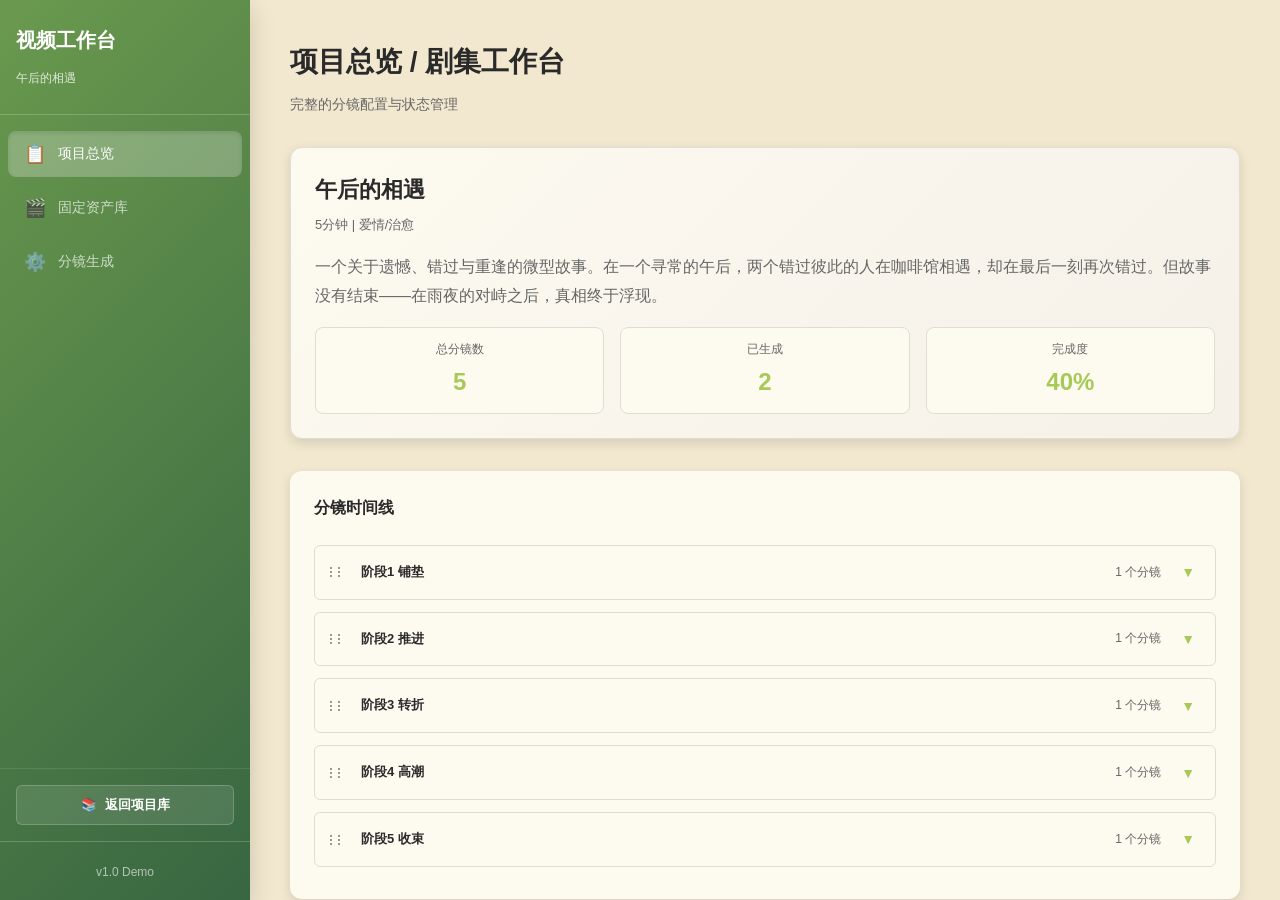
==== index.html @ 42589d7a "first commit" ====
<!DOCTYPE html>
<html lang="zh-CN">
<head>
    <meta charset="UTF-8">
    <meta name="viewport" content="width=device-width, initial-scale=1.0">
    <title>AI 视频生成控制工作台</title>
    <link rel="stylesheet" href="styles.css">
</head>
<body>
    <!-- 侧边栏导航 -->
    <aside class="sidebar">
        <div class="sidebar-header">
            <h1>视频工作台</h1>
            <span class="project-title">午后的相遇</span>
        </div>
        <nav class="sidebar-nav">
            <button class="nav-btn active" data-page="overview">
                <span class="nav-icon">📋</span>
                <span>项目总览</span>
            </button>
            <button class="nav-btn" data-page="assets">
                <span class="nav-icon">🎬</span>
                <span>固定资产库</span>
            </button>
            <button class="nav-btn" data-page="control">
                <span class="nav-icon">⚙️</span>
                <span>分镜生成</span>
            </button>
        </nav>
        <div style="padding: 16px; margin-top: auto; border-top: 1px solid rgba(255,255,255,0.1);">
            <button onclick="window.location.href='dashboard.html'" style="width: 100%; padding: 10px 16px; background-color: rgba(255,255,255,0.1); color: white; border: 1px solid rgba(255,255,255,0.2); border-radius: 6px; font-size: 13px; font-weight: 600; cursor: pointer; transition: all 0.3s ease;">
                <span style="margin-right: 8px;">📚</span>返回项目库
            </button>
        </div>
        <div class="sidebar-footer">
            <span class="version">v1.0 Demo</span>
        </div>
    </aside>

    <!-- 主内容区 -->
    <main class="main-content">
        <!-- 页面1：项目总览 -->
        <section id="overview-page" class="page active">
            <div class="page-header">
                <h2>项目总览 / 剧集工作台</h2>
                <p class="subtitle">完整的分镜配置与状态管理</p>
            </div>

            <div class="overview-container">
                <!-- 剧集信息卡 -->
                <div class="episode-info-card">
                    <div class="episode-header">
                        <h3 id="episodeTitle">午后的相遇</h3>
                        <span class="episode-meta">5分钟 | 爱情/治愈</span>
                    </div>
                    <p id="episodeSummary" class="episode-summary"></p>
                    <div class="episode-stats">
                        <div class="stat">
                            <span class="stat-label">总分镜数</span>
                            <span class="stat-value" id="totalShots">5</span>
                        </div>
                        <div class="stat">
                            <span class="stat-label">已生成</span>
                            <span class="stat-value" id="completedShots">5</span>
                        </div>
                        <div class="stat">
                            <span class="stat-label">完成度</span>
                            <span class="stat-value" id="completionRate">100%</span>
                        </div>
                    </div>
                </div>

                <!-- 分镜时间线 -->
                <div class="timeline-section">
                    <h3>分镜时间线</h3>
                    <div class="timeline" id="overviewTimeline"></div>
                </div>
            </div>
        </section>

        <!-- 页面2：固定资产库 -->
        <section id="assets-page" class="page">
            <div class="page-header">
                <h2>固定资产库</h2>
                <p class="subtitle">角色、场景、道具、风格的统一管理</p>
            </div>

            <div class="assets-container">
                <!-- 资产分类标签页 -->
                <div class="assets-tabs">
                    <button class="asset-tab active" data-asset-type="characters">👤 角色</button>
                    <button class="asset-tab" data-asset-type="scenes">🏞️ 场景</button>
                    <button class="asset-tab" data-asset-type="props">🎁 道具</button>
                    <button class="asset-tab" data-asset-type="styles">🎨 风格</button>
                </div>

                <!-- 资产卡片容器 -->
                <div class="assets-grid-wrapper">
                    <div id="assetsGrid" class="assets-grid"></div>
                </div>

                <!-- 锁定等级选择 -->
                <div class="lock-level-panel">
                    <h4>锁定等级设置</h4>
                    <div class="lock-options">
                        <label class="lock-option">
                            <input type="radio" name="lockLevel" value="strong" checked>
                            <span class="lock-label">🔒 强锁定</span>
                            <span class="lock-desc">完全保持不变</span>
                        </label>
                        <label class="lock-option">
                            <input type="radio" name="lockLevel" value="medium">
                            <span class="lock-label">📌 优先保持</span>
                            <span class="lock-desc">尽量保持一致</span>
                        </label>
                        <label class="lock-option">
                            <input type="radio" name="lockLevel" value="loose">
                            <span class="lock-label">🔓 可变化</span>
                            <span class="lock-desc">允许调整优化</span>
                        </label>
                    </div>
                </div>
            </div>
        </section>

        <!-- 页面3：分镜结构化控制 -->
        <section id="control-page" class="page">
            <div class="page-header">
                <h2>分镜生成</h2>
                <p class="subtitle">核心编辑界面</p>
            </div>

            <div class="control-layout">
                <!-- 左侧：分镜列表 -->
                <div class="control-left">
                    <h3>分镜列表</h3>
                    <div id="controlShotList" class="shot-list"></div>
                </div>

                <!-- 中间：配置表单 -->
                <div class="control-middle">
                    <div class="form-header">
                        <h3>分镜配置</h3>
                        <button id="editModeToggle" class="btn-edit-toggle">✏️ 编辑</button>
                    </div>
                    <div id="configForm" class="config-form">
                        <!-- 动态加载表单内容 -->
                    </div>
                </div>

                <!-- 右侧：预览区 -->
                <div class="control-right">
                    <div class="preview-section">
                        <h3>生成预览</h3>
                        <div id="previewArea" class="preview-area">
                            <div class="preview-placeholder">选择分镜查看预览</div>
                        </div>
                        <button id="generateBtn" class="btn-generate" style="display:none;">
                            🚀 生成分镜
                        </button>
                    </div>

                    <!-- 版本历史 -->
                    <div class="history-section">
                        <h3>版本历史</h3>
                        <div id="versionHistory" class="version-history">
                            <p class="placeholder-text">暂无版本</p>
                        </div>
                        <button id="regenBtn" class="btn-regen" style="display:none;">
                            🔄 局部重生成
                        </button>
                    </div>
                </div>
            </div>
        </section>
    </main>

    <!-- 模态框：一致性提醒 -->
    <div id="consistencyModal" class="modal" style="display:none;">
        <div class="modal-content">
            <h3>⚠️ 连续性检查</h3>
            <p id="consistencyMessage"></p>
            <div class="modal-actions">
                <button id="continueBtn" class="btn btn-primary">继续</button>
                <button id="cancelBtn" class="btn btn-secondary">取消</button>
            </div>
        </div>
    </div>

    <!-- 模态框：生成加载 -->
    <div id="loadingModal" class="modal" style="display:none;">
        <div class="modal-content loading-modal">
            <div class="spinner"></div>
            <p>AI 正在生成分镜...</p>
            <span class="loading-subtitle">这通常需要 30-60 秒</span>
        </div>
    </div>

    <script src="app.js"></script>
</body>
</html>
---- styles.css ----
/* 全局样式 */
* {
    margin: 0;
    padding: 0;
    box-sizing: border-box;
}

:root {
    --primary-color: #A7C957;
    --primary-light: #B8D968;
    --primary-dark: #6A994E;
    --secondary-color: #386641;
    --accent-color: #A7C957;
    --bg-primary: #F2E8CF;
    --bg-secondary: #fdfaf0;
    --text-primary: #2a2a2a;
    --text-secondary: #666666;
    --border-color: #e0ddd5;
    --success-color: #A7C957;
    --warning-color: #BC4749;
    --shadow-sm: 0 2px 4px rgba(0,0,0,0.08);
    --shadow-md: 0 4px 12px rgba(0,0,0,0.12);
    --shadow-lg: 0 8px 24px rgba(0,0,0,0.16);
    --transition: all 0.3s cubic-bezier(0.4, 0, 0.2, 1);
}

body {
    font-family: -apple-system, BlinkMacSystemFont, 'Segoe UI', 'Roboto', 'Oxygen',
        'Ubuntu', 'Cantarell', 'Fira Sans', 'Droid Sans', 'Helvetica Neue', sans-serif;
    background-color: #F2E8CF;
    color: var(--text-primary);
    line-height: 1.6;
    display: flex;
}

/* 侧边栏 */
.sidebar {
    width: 250px;
    background: linear-gradient(135deg, #6A994E 0%, #386641 100%);
    color: white;
    display: flex;
    flex-direction: column;
    box-shadow: var(--shadow-lg);
    position: fixed;
    height: 100vh;
    left: 0;
    top: 0;
}

.sidebar-header {
    padding: 24px 16px;
    border-bottom: 1px solid rgba(255, 255, 255, 0.2);
}

.sidebar-header h1 {
    font-size: 20px;
    font-weight: 700;
    margin-bottom: 8px;
}

.project-title {
    font-size: 12px;
    opacity: 0.8;
}

.sidebar-nav {
    flex: 1;
    padding: 16px 0;
    display: flex;
    flex-direction: column;
    gap: 8px;
}

.nav-btn {
    display: flex;
    align-items: center;
    gap: 12px;
    padding: 12px 16px;
    background: none;
    border: none;
    color: rgba(255, 255, 255, 0.7);
    cursor: pointer;
    font-size: 14px;
    font-weight: 500;
    transition: var(--transition);
    margin: 0 8px;
    border-radius: 8px;
}

.nav-btn:hover {
    background: rgba(255, 255, 255, 0.15);
    color: white;
}

.nav-btn.active {
    background: rgba(255, 255, 255, 0.25);
    color: white;
    box-shadow: inset 0 2px 4px rgba(0, 0, 0, 0.1);
}

.nav-icon {
    font-size: 18px;
}

.sidebar-footer {
    padding: 16px;
    border-top: 1px solid rgba(255, 255, 255, 0.2);
    text-align: center;
}

.version {
    font-size: 12px;
    opacity: 0.6;
}

/* 主内容区 */
.main-content {
    flex: 1;
    margin-left: 250px;
    overflow-y: auto;
    max-height: 100vh;
}

.page {
    display: none;
    padding: 40px;
    animation: fadeIn 0.3s ease-in;
}

.page.active {
    display: block;
}

@keyframes fadeIn {
    from {
        opacity: 0;
        transform: translateY(10px);
    }
    to {
        opacity: 1;
        transform: translateY(0);
    }
}

.page-header {
    margin-bottom: 32px;
}

.page-header h2 {
    font-size: 28px;
    font-weight: 700;
    margin-bottom: 8px;
}

.subtitle {
    color: var(--text-secondary);
    font-size: 14px;
}

/* ============ 项目总览 ============ */
.overview-container {
    display: flex;
    flex-direction: column;
    gap: 32px;
}

.episode-info-card {
    background: var(--bg-secondary);
    padding: 24px;
    border-radius: 12px;
    box-shadow: var(--shadow-md);
    background: linear-gradient(135deg, #fdfaf0 0%, #f5f0e8 100%);
    border: 1px solid #e0ddd5;
}

.episode-header {
    margin-bottom: 16px;
}

.episode-header h3 {
    font-size: 22px;
    font-weight: 700;
    margin-bottom: 4px;
}

.episode-meta {
    font-size: 13px;
    color: var(--text-secondary);
}

.episode-summary {
    color: var(--text-secondary);
    margin-bottom: 16px;
    line-height: 1.8;
}

.episode-stats {
    display: grid;
    grid-template-columns: repeat(3, 1fr);
    gap: 16px;
}

.stat {
    display: flex;
    flex-direction: column;
    align-items: center;
    padding: 12px;
    background: #fdfaf0;
    border-radius: 8px;
    border: 1px solid #e0ddd5;
    color: var(--text-primary);
}

.stat-label {
    font-size: 12px;
    color: var(--text-secondary);
    margin-bottom: 4px;
}

.stat-value {
    font-size: 24px;
    font-weight: 700;
    color: var(--primary-color);
}

.timeline-section {
    background: var(--bg-secondary);
    padding: 24px;
    border-radius: 12px;
    box-shadow: var(--shadow-md);
}

.timeline-section h3 {
    font-size: 16px;
    font-weight: 700;
    margin-bottom: 16px;
}

.timeline {
    display: flex;
    flex-direction: column;
    gap: 12px;
    padding: 8px 0;
}

.timeline-item {
    display: flex;
    flex-direction: column;
    align-items: center;
    min-width: 120px;
    padding: 12px;
    background: #fdfaf0;
    border-radius: 8px;
    border: 2px solid var(--border-color);
    cursor: pointer;
    transition: var(--transition);
    color: var(--text-primary);
}

.timeline-item:hover {
    border-color: var(--primary-color);
    transform: translateY(-2px);
}

.timeline-number {
    font-size: 18px;
    font-weight: 700;
    color: var(--primary-color);
    margin-bottom: 4px;
}

.timeline-stage {
    font-size: 12px;
    background: var(--accent-color);
    color: var(--text-primary);
    padding: 2px 8px;
    border-radius: 4px;
    margin-bottom: 4px;
}

.timeline-status {
    font-size: 11px;
    color: var(--success-color);
    font-weight: 600;
}

.shots-grid {
    background: var(--bg-secondary);
    padding: 24px;
    border-radius: 12px;
    box-shadow: var(--shadow-md);
}

.shots-grid h3 {
    font-size: 16px;
    font-weight: 700;
    margin-bottom: 16px;
}

.grid-container {
    display: grid;
    grid-template-columns: repeat(auto-fill, minmax(300px, 1fr));
    gap: 16px;
}

.shot-card {
    background: linear-gradient(135deg, #fdfaf0 0%, #f5f0e8 100%);
    padding: 16px;
    border-radius: 8px;
    border: 1px solid var(--border-color);
    cursor: pointer;
    transition: var(--transition);
    color: var(--text-primary);
}

.shot-card:hover {
    transform: translateY(-4px);
    box-shadow: var(--shadow-lg);
    border-color: var(--primary-color);
}

.shot-card-header {
    display: flex;
    justify-content: space-between;
    align-items: flex-start;
    margin-bottom: 8px;
}

.shot-card-title {
    font-weight: 700;
    font-size: 14px;
}

.shot-card-stage {
    font-size: 11px;
    padding: 3px 8px;
    background: var(--accent-color);
    border-radius: 3px;
    color: var(--text-primary);
}

.shot-card-desc {
    font-size: 12px;
    color: var(--text-secondary);
    margin-bottom: 12px;
    line-height: 1.5;
}

.shot-card-meta {
    display: flex;
    gap: 8px;
    font-size: 11px;
    color: var(--text-secondary);
}

/* ============ 资产库 ============ */
.assets-container {
    background: var(--bg-secondary);
    padding: 24px;
    border-radius: 12px;
    box-shadow: var(--shadow-md);
}

.assets-tabs {
    display: flex;
    gap: 8px;
    margin-bottom: 24px;
    border-bottom: 2px solid var(--border-color);
}

.asset-tab {
    padding: 12px 16px;
    background: none;
    border: none;
    font-size: 14px;
    font-weight: 600;
    color: var(--text-secondary);
    cursor: pointer;
    position: relative;
    transition: var(--transition);
}

.asset-tab:hover {
    color: var(--text-primary);
}

.asset-tab.active {
    color: var(--primary-color);
    font-weight: 700;
}

.asset-tab.active::after {
    content: '';
    position: absolute;
    bottom: -2px;
    left: 0;
    right: 0;
    height: 3px;
    background: var(--primary-color);
}

.assets-grid-wrapper {
    margin-bottom: 32px;
}

.assets-grid {
    display: grid;
    grid-template-columns: repeat(auto-fill, minmax(200px, 1fr));
    gap: 16px;
}

.asset-card {
    background: linear-gradient(135deg, #fdfaf0 0%, #f5f0e8 100%);
    border: 2px solid var(--border-color);
    border-radius: 8px;
    overflow: hidden;
    transition: var(--transition);
    cursor: pointer;
}

.asset-card:hover {
    border-color: var(--primary-color);
    transform: translateY(-4px);
    box-shadow: var(--shadow-lg);
}

.asset-thumbnail {
    width: 100%;
    height: 140px;
    background: linear-gradient(135deg, #386641 0%, #6A994E 100%);
    display: flex;
    align-items: center;
    justify-content: center;
    font-size: 48px;
    color: white;
}

.asset-info {
    padding: 12px;
}

.asset-name {
    font-weight: 700;
    font-size: 14px;
    margin-bottom: 4px;
}

.asset-desc {
    font-size: 12px;
    color: var(--text-secondary);
    margin-bottom: 8px;
    line-height: 1.4;
}

.asset-action {
    display: flex;
    gap: 6px;
}

.btn-small {
    flex: 1;
    padding: 6px 12px;
    font-size: 12px;
    border: none;
    border-radius: 4px;
    cursor: pointer;
    transition: var(--transition);
}

.btn-add {
    background: var(--primary-color);
    color: #1a1a1a;
}

.btn-add:hover {
    background: var(--primary-dark);
}

/* 锁定等级面板 */
.lock-level-panel {
    background: #fdfaf0;
    padding: 16px;
    border-radius: 8px;
    border: 1px solid #e0ddd5;
}

.lock-level-panel h4 {
    font-size: 14px;
    font-weight: 700;
    margin-bottom: 12px;
    color: var(--text-primary);
}

.lock-options {
    display: flex;
    flex-direction: column;
    gap: 8px;
}

.lock-option {
    display: flex;
    align-items: center;
    padding: 12px;
    background: #ffffff;
    border: 1px solid var(--border-color);
    border-radius: 6px;
    cursor: pointer;
    transition: var(--transition);
    color: var(--text-primary);
}

.lock-option:hover {
    border-color: var(--primary-color);
    background: #f9f9f9;
}

.lock-option input[type="radio"] {
    cursor: pointer;
    margin-right: 12px;
}

.lock-option input[type="radio"]:checked + .lock-label {
    color: var(--primary-color);
    font-weight: 700;
}

.lock-label {
    font-weight: 600;
    margin-right: auto;
}

.lock-desc {
    font-size: 12px;
    color: var(--text-secondary);
}

/* ============ 分镜控制 ============ */
.control-layout {
    display: grid;
    grid-template-columns: 240px 1fr 360px;
    gap: 24px;
}

.control-left,
.control-middle,
.control-right {
    background: var(--bg-secondary);
    border-radius: 12px;
    box-shadow: var(--shadow-md);
    padding: 20px;
}

.control-left h3,
.control-middle h3,
.control-right h3,
.preview-section h3,
.history-section h3 {
    font-size: 14px;
    font-weight: 700;
    margin-bottom: 12px;
    color: var(--text-primary);
}

.shot-list {
    display: flex;
    flex-direction: column;
    gap: 8px;
}

.shot-list-item {
    padding: 10px 12px;
    background: #ffffff;
    border: 2px solid var(--border-color);
    border-radius: 6px;
    cursor: pointer;
    transition: var(--transition);
    font-size: 13px;
    font-weight: 500;
    color: var(--text-primary);
}

.shot-list-item:hover {
    border-color: var(--primary-color);
}

.shot-list-item.active {
    background: linear-gradient(135deg, #f0f4e8 0%, #e8f0e0 100%);
    border-color: #A7C957;
    color: #6A994E;
    font-weight: 700;
}

/* 配置表单 */
.config-form {
    display: flex;
    flex-direction: column;
    gap: 20px;
    background: #ffffff;
    border: 1px solid var(--border-color);
    border-radius: 8px;
    padding: 16px;
    min-height: 300px;
}

.form-header {
    display: flex;
    justify-content: space-between;
    align-items: center;
    margin-bottom: 20px;
}

.form-header h3 {
    font-size: 14px;
    font-weight: 700;
    color: var(--text-primary);
}

.btn-edit-toggle {
    padding: 8px 12px;
    background: #A7C957;
    color: #1a1a1a;
    border: none;
    border-radius: 6px;
    font-size: 12px;
    font-weight: 600;
    cursor: pointer;
    transition: var(--transition);
}

.btn-edit-toggle:hover {
    background: #B8D968;
    transform: translateY(-1px);
    color: #1a1a1a;
}

.btn-edit-toggle.editing {
    background: #B8D968;
    color: #1a1a1a;
}

.btn-edit-toggle.editing:hover {
    background: #A7C957;
    color: #1a1a1a;
}

.form-group {
    display: flex;
    flex-direction: column;
    gap: 6px;
}

.form-label {
    font-size: 13px;
    font-weight: 700;
    color: var(--text-primary);
}

.form-input,
.form-select,
.form-textarea {
    padding: 10px 12px;
    border: 1px solid var(--border-color);
    border-radius: 6px;
    font-size: 13px;
    font-family: inherit;
    transition: var(--transition);
    background-color: #ffffff;
    color: var(--text-primary);
}

.form-input:focus,
.form-select:focus,
.form-textarea:focus {
    outline: none;
    border-color: var(--primary-color);
    box-shadow: 0 0 0 3px rgba(167, 201, 87, 0.15);
}

.form-input:disabled,
.form-select:disabled,
.form-textarea:disabled {
    background-color: #f5f5f5;
    color: var(--text-secondary);
    cursor: not-allowed;
    border-color: var(--border-color);
}

.form-textarea {
    resize: vertical;
    min-height: 80px;
}

.form-radio-group,
.form-checkbox-group {
    display: flex;
    flex-direction: column;
    gap: 8px;
}

.form-radio-item,
.form-checkbox-item {
    display: flex;
    align-items: center;
    gap: 6px;
    cursor: pointer;
}

.form-radio-item input,
.form-checkbox-item input {
    cursor: pointer;
}

.form-radio-item input:disabled,
.form-checkbox-item input:disabled {
    cursor: not-allowed;
    opacity: 0.6;
}

.form-radio-item input:disabled + span,
.form-checkbox-item input:disabled + span {
    color: var(--text-secondary);
    opacity: 0.6;
}

.slider-group {
    display: flex;
    flex-direction: column;
    gap: 8px;
}

.slider-container {
    display: flex;
    align-items: center;
    gap: 12px;
}

.slider {
    flex: 1;
    cursor: pointer;
}

.slider-value {
    min-width: 30px;
    text-align: right;
    font-weight: 700;
    color: var(--primary-color);
    font-size: 13px;
}

/* 按钮 */
.btn {
    padding: 10px 16px;
    border: none;
    border-radius: 6px;
    font-size: 13px;
    font-weight: 600;
    cursor: pointer;
    transition: var(--transition);
}

.btn-primary {
    background: var(--primary-color);
    color: #1a1a1a;
}

.btn-primary:hover {
    background: var(--primary-dark);
    transform: translateY(-1px);
    box-shadow: var(--shadow-md);
}

.btn-secondary {
    background: #e0ddd5;
    color: var(--text-primary);
}

.btn-secondary:hover {
    background: #d5d0c7;
}

.btn-generate,
.btn-regen {
    width: 100%;
    padding: 12px;
    border: none;
    border-radius: 6px;
    font-size: 13px;
    font-weight: 700;
    cursor: pointer;
    transition: var(--transition);
    margin-top: 12px;
}

.btn-generate {
    background: linear-gradient(135deg, #A7C957 0%, #B8D968 100%);
    color: #1a1a1a;
}

.btn-generate:hover {
    transform: translateY(-2px);
    box-shadow: var(--shadow-lg);
}

.btn-regen {
    background: var(--secondary-color);
    color: white;
}

.btn-regen:hover {
    opacity: 0.9;
}

/* 预览区 */
.preview-section {
    margin-bottom: 20px;
}

.history-section {
    margin-bottom: 0;
}

.preview-area {
    width: 100%;
    height: 300px;
    background: #ffffff;
    border-radius: 8px;
    display: flex;
    align-items: center;
    justify-content: center;
    position: relative;
    overflow: auto;
    border: 1px solid var(--border-color);
    padding: 16px;
}

.preview-placeholder {
    color: var(--text-secondary);
    font-size: 13px;
    text-align: center;
}

.preview-image {
    width: 100%;
    height: 100%;
    object-fit: cover;
}

/* 版本历史 */
.version-history {
    min-height: 300px;
    overflow-y: auto;
    padding: 16px;
    background: #ffffff;
    border-radius: 8px;
    border: 1px solid var(--border-color);
}

.version-item {
    padding: 12px;
    background: #f9f9f9;
    margin-bottom: 12px;
    border-radius: 6px;
    font-size: 12px;
    color: var(--text-primary);
    border: 1px solid var(--border-color);
}

.version-tag {
    font-weight: 700;
    color: var(--primary-color);
    margin-right: 6px;
}

.placeholder-text {
    text-align: center;
    color: var(--text-secondary);
    font-size: 12px;
    padding: 20px 0;
}

/* 模态框 */
.modal {
    position: fixed;
    top: 0;
    left: 0;
    width: 100%;
    height: 100%;
    background: rgba(0, 0, 0, 0.3);
    display: flex;
    align-items: center;
    justify-content: center;
    z-index: 1000;
    animation: fadeIn 0.3s ease-in;
}

.modal-content {
    background: #fdfaf0;
    padding: 32px;
    border-radius: 12px;
    box-shadow: var(--shadow-lg);
    max-width: 400px;
    animation: slideUp 0.3s cubic-bezier(0.4, 0, 0.2, 1);
    color: var(--text-primary);
}

@keyframes slideUp {
    from {
        opacity: 0;
        transform: translateY(20px);
    }
    to {
        opacity: 1;
        transform: translateY(0);
    }
}

.modal-content h3 {
    font-size: 18px;
    font-weight: 700;
    margin-bottom: 12px;
}

.modal-content p {
    color: var(--text-secondary);
    margin-bottom: 20px;
    line-height: 1.6;
}

.modal-actions {
    display: flex;
    gap: 12px;
}

.modal-actions .btn {
    flex: 1;
}

/* 加载模态框 */
.loading-modal {
    display: flex;
    flex-direction: column;
    align-items: center;
    gap: 16px;
}

.spinner {
    width: 40px;
    height: 40px;
    border: 4px solid var(--border-color);
    border-top-color: var(--primary-color);
    border-radius: 50%;
    animation: spin 1s linear infinite;
}

@keyframes spin {
    to {
        transform: rotate(360deg);
    }
}

.loading-subtitle {
    font-size: 12px;
    color: var(--text-secondary);
}

/* 生成结果卡片 */
.generation-result {
    background: linear-gradient(135deg, #f0f4ff 0%, #fff4e6 100%);
    border: 1px solid #667eea30;
    border-radius: 8px;
    padding: 16px;
}

.result-summary {
    font-size: 13px;
    color: var(--text-primary);
    margin-bottom: 12px;
    line-height: 1.6;
}

.result-metadata {
    display: flex;
    flex-direction: column;
    gap: 6px;
    padding-top: 12px;
    border-top: 1px solid #667eea20;
    font-size: 12px;
}

.metadata-item {
    display: flex;
    justify-content: space-between;
    color: var(--text-secondary);
}

.metadata-value {
    font-weight: 600;
    color: var(--text-primary);
}

/* 响应式设计 */
@media (max-width: 1400px) {
    .control-layout {
        grid-template-columns: 200px 1fr 300px;
    }
}

@media (max-width: 1200px) {
    .control-layout {
        grid-template-columns: 1fr;
    }

    .control-left,
    .control-right {
        display: none;
    }

    .sidebar {
        width: 200px;
    }

    .main-content {
        margin-left: 200px;
    }
}

@media (max-width: 768px) {
    .sidebar {
        width: 60px;
    }

    .sidebar-header h1 {
        font-size: 16px;
    }

    .project-title {
        display: none;
    }

    .nav-btn span:last-child {
        display: none;
    }

    .main-content {
        margin-left: 60px;
    }

    .page {
        padding: 20px;
    }

    .grid-container {
        grid-template-columns: repeat(auto-fill, minmax(200px, 1fr));
    }

    .episode-stats {
        grid-template-columns: 1fr;
    }
}
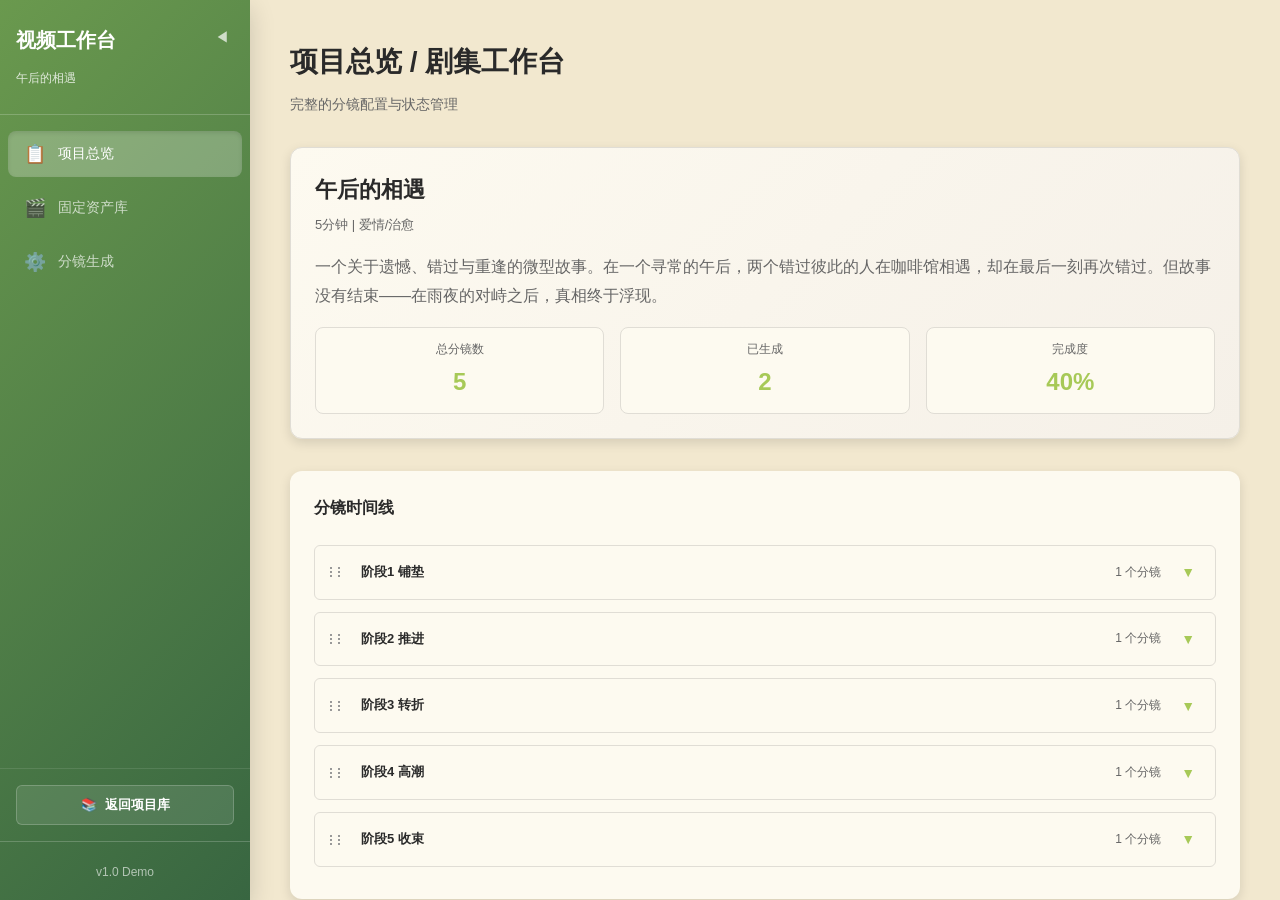
==== commit 001ba3f1: "timeline and dashboard" ====
--- a/index.html
+++ b/index.html
@@ -8,10 +8,17 @@
 </head>
 <body>
     <!-- 侧边栏导航 -->
-    <aside class="sidebar">
+    <aside class="sidebar" id="sidebar">
         <div class="sidebar-header">
-            <h1>视频工作台</h1>
-            <span class="project-title">午后的相遇</span>
+            <div style="display: flex; justify-content: space-between; align-items: flex-start; width: 100%;">
+                <div>
+                    <h1>视频工作台</h1>
+                    <span class="project-title">午后的相遇</span>
+                </div>
+                <button id="sidebarToggle" class="sidebar-toggle" onclick="toggleSidebar()">
+                    <span class="toggle-icon">◀</span>
+                </button>
+            </div>
         </div>
         <nav class="sidebar-nav">
             <button class="nav-btn active" data-page="overview">
@@ -98,26 +105,39 @@
                 <div class="assets-grid-wrapper">
                     <div id="assetsGrid" class="assets-grid"></div>
                 </div>
-
-                <!-- 锁定等级选择 -->
-                <div class="lock-level-panel">
-                    <h4>锁定等级设置</h4>
-                    <div class="lock-options">
-                        <label class="lock-option">
-                            <input type="radio" name="lockLevel" value="strong" checked>
-                            <span class="lock-label">🔒 强锁定</span>
-                            <span class="lock-desc">完全保持不变</span>
-                        </label>
-                        <label class="lock-option">
-                            <input type="radio" name="lockLevel" value="medium">
-                            <span class="lock-label">📌 优先保持</span>
-                            <span class="lock-desc">尽量保持一致</span>
-                        </label>
-                        <label class="lock-option">
-                            <input type="radio" name="lockLevel" value="loose">
-                            <span class="lock-label">🔓 可变化</span>
-                            <span class="lock-desc">允许调整优化</span>
-                        </label>
+            </div>
+
+            <!-- 资产编辑弹窗 -->
+            <div id="assetEditModal" class="modal" style="display: none;">
+                <div class="modal-content asset-edit-modal-content">
+                    <div class="modal-header">
+                        <h3 id="assetEditTitle" class="asset-title-editable asset-title-display" ondblclick="editAssetTitle()">资产名称</h3>
+                        <input type="text" id="assetEditTitleInput" class="asset-title-input asset-title-input-control" onblur="saveAssetTitle()" onkeydown="if(event.key==='Enter') saveAssetTitle()">
+                        <button class="modal-close" onclick="closeAssetEditModal()">&times;</button>
+                    </div>
+
+                    <div class="modal-body">
+                        <!-- 说明 (必需) -->
+                        <div class="form-group">
+                            <label>说明 <span style="color: #A7C957;">*</span></label>
+                            <textarea id="assetEditDescription" class="form-control" rows="3"></textarea>
+                        </div>
+
+                        <!-- 属性列表 -->
+                        <div class="form-group" style="margin-top: 20px; padding-top: 16px; border-top: 1px solid #e0ddd5;">
+                            <div style="display: flex; justify-content: space-between; align-items: center; margin-bottom: 12px;">
+                                <label style="margin: 0; font-weight: 600;">其他属性</label>
+                                <button class="btn-add-attr" onclick="addAttributeField()">+ 添加属性</button>
+                            </div>
+                            <div id="assetExtraAttributes" class="asset-extra-attributes">
+                                <!-- 动态加载额外属性 -->
+                            </div>
+                        </div>
+                    </div>
+
+                    <div class="modal-footer">
+                        <button class="btn btn-secondary" onclick="closeAssetEditModal()">关闭</button>
+                        <button class="btn btn-primary" onclick="saveAssetEdit()">保存</button>
                     </div>
                 </div>
             </div>
--- a/styles.css
+++ b/styles.css
@@ -45,6 +45,12 @@
     height: 100vh;
     left: 0;
     top: 0;
+    z-index: 100;
+    transition: width 0.3s ease;
+}
+
+.sidebar.collapsed {
+    width: 60px;
 }
 
 .sidebar-header {
@@ -106,6 +112,90 @@
     padding: 16px;
     border-top: 1px solid rgba(255, 255, 255, 0.2);
     text-align: center;
+}
+
+.sidebar-toggle {
+    background: none;
+    border: none;
+    color: white;
+    width: 24px;
+    height: 24px;
+    border-radius: 0;
+    cursor: pointer;
+    display: flex;
+    align-items: center;
+    justify-content: center;
+    font-size: 14px;
+    transition: opacity 0.3s ease;
+    flex-shrink: 0;
+    opacity: 0.7;
+    margin-top: 2px;
+}
+
+.sidebar-toggle:hover {
+    background: none;
+    opacity: 1;
+}
+
+.toggle-icon {
+    display: inline-block;
+    transition: transform 0.3s ease;
+}
+
+.sidebar.collapsed {
+    width: 60px;
+}
+
+.sidebar.collapsed .sidebar-header {
+    padding: 8px;
+    display: flex;
+    align-items: center;
+    justify-content: center;
+}
+
+.sidebar.collapsed .sidebar-header > div {
+    width: 100%;
+    display: flex;
+    justify-content: center;
+    align-items: flex-start;
+}
+
+.sidebar.collapsed .sidebar-header > div > div:first-child {
+    display: none;
+}
+
+.sidebar.collapsed .sidebar-nav {
+    padding: 8px 0;
+}
+
+.sidebar.collapsed .nav-btn {
+    padding: 12px;
+    margin: 0 4px;
+    justify-content: center;
+}
+
+.sidebar.collapsed .nav-btn span:last-child {
+    display: none;
+}
+
+.sidebar.collapsed .nav-icon {
+    font-size: 24px;
+}
+
+.sidebar.collapsed .sidebar-footer {
+    padding: 8px;
+    font-size: 10px;
+}
+
+.sidebar.collapsed .sidebar-toggle {
+    position: static;
+    width: 24px;
+    height: 24px;
+    font-size: 14px;
+}
+
+.sidebar.collapsed .toggle-icon {
+    transform: rotate(180deg);
 }
 
 .version {
@@ -119,6 +209,11 @@
     margin-left: 250px;
     overflow-y: auto;
     max-height: 100vh;
+    transition: margin-left 0.3s ease;
+}
+
+.main-content.sidebar-collapsed {
+    margin-left: 60px;
 }
 
 .page {
@@ -405,8 +500,10 @@
 
 .assets-grid {
     display: grid;
-    grid-template-columns: repeat(auto-fill, minmax(200px, 1fr));
-    gap: 16px;
+    grid-template-columns: repeat(auto-fill, minmax(140px, 1fr));
+    gap: 12px;
+    contain: layout;
+    min-height: 200px;
 }
 
 .asset-card {
@@ -426,30 +523,35 @@
 
 .asset-thumbnail {
     width: 100%;
-    height: 140px;
+    height: 100px;
     background: linear-gradient(135deg, #386641 0%, #6A994E 100%);
     display: flex;
     align-items: center;
     justify-content: center;
-    font-size: 48px;
+    font-size: 40px;
     color: white;
 }
 
 .asset-info {
-    padding: 12px;
+    padding: 8px;
 }
 
 .asset-name {
     font-weight: 700;
-    font-size: 14px;
+    font-size: 12px;
+    margin-bottom: 2px;
+}
+
+.asset-desc {
+    font-size: 10px;
+    color: var(--text-secondary);
     margin-bottom: 4px;
-}
-
-.asset-desc {
-    font-size: 12px;
-    color: var(--text-secondary);
-    margin-bottom: 8px;
-    line-height: 1.4;
+    line-height: 1.3;
+    overflow: hidden;
+    text-overflow: ellipsis;
+    display: -webkit-box;
+    -webkit-line-clamp: 2;
+    -webkit-box-orient: vertical;
 }
 
 .asset-action {
@@ -459,8 +561,8 @@
 
 .btn-small {
     flex: 1;
-    padding: 6px 12px;
-    font-size: 12px;
+    padding: 4px 8px;
+    font-size: 11px;
     border: none;
     border-radius: 4px;
     cursor: pointer;
@@ -474,64 +576,6 @@
 
 .btn-add:hover {
     background: var(--primary-dark);
-}
-
-/* 锁定等级面板 */
-.lock-level-panel {
-    background: #fdfaf0;
-    padding: 16px;
-    border-radius: 8px;
-    border: 1px solid #e0ddd5;
-}
-
-.lock-level-panel h4 {
-    font-size: 14px;
-    font-weight: 700;
-    margin-bottom: 12px;
-    color: var(--text-primary);
-}
-
-.lock-options {
-    display: flex;
-    flex-direction: column;
-    gap: 8px;
-}
-
-.lock-option {
-    display: flex;
-    align-items: center;
-    padding: 12px;
-    background: #ffffff;
-    border: 1px solid var(--border-color);
-    border-radius: 6px;
-    cursor: pointer;
-    transition: var(--transition);
-    color: var(--text-primary);
-}
-
-.lock-option:hover {
-    border-color: var(--primary-color);
-    background: #f9f9f9;
-}
-
-.lock-option input[type="radio"] {
-    cursor: pointer;
-    margin-right: 12px;
-}
-
-.lock-option input[type="radio"]:checked + .lock-label {
-    color: var(--primary-color);
-    font-weight: 700;
-}
-
-.lock-label {
-    font-weight: 600;
-    margin-right: auto;
-}
-
-.lock-desc {
-    font-size: 12px;
-    color: var(--text-secondary);
 }
 
 /* ============ 分镜控制 ============ */
@@ -1057,3 +1101,269 @@
         grid-template-columns: 1fr;
     }
 }
+
+/* ============ 资产编辑弹窗 ============ */
+.modal {
+    position: fixed;
+    top: 0;
+    left: 0;
+    right: 0;
+    bottom: 0;
+    background: rgba(0, 0, 0, 0.5);
+    display: flex;
+    align-items: center;
+    justify-content: center;
+    z-index: 1000;
+}
+
+.modal-content {
+    background: white;
+    border-radius: 8px;
+    box-shadow: 0 4px 20px rgba(0, 0, 0, 0.15);
+    max-height: 90vh;
+    overflow-y: auto;
+}
+
+.asset-edit-modal-content {
+    min-width: 500px;
+    max-width: 600px;
+}
+
+.modal-header {
+    display: flex;
+    justify-content: space-between;
+    align-items: center;
+    padding: 20px;
+    border-bottom: 1px solid #e0ddd5;
+}
+
+.modal-header h3 {
+    margin: 0;
+    font-size: 18px;
+    color: #2a2a2a;
+}
+
+.modal-close {
+    background: none;
+    border: none;
+    font-size: 24px;
+    cursor: pointer;
+    color: #999;
+    padding: 0;
+    width: 30px;
+    height: 30px;
+    display: flex;
+    align-items: center;
+    justify-content: center;
+}
+
+.modal-close:hover {
+    color: #2a2a2a;
+}
+
+.modal-body {
+    padding: 20px;
+}
+
+.modal-footer {
+    display: flex;
+    justify-content: flex-end;
+    gap: 10px;
+    padding: 15px 20px;
+    border-top: 1px solid #e0ddd5;
+}
+
+.form-group {
+    margin-bottom: 16px;
+}
+
+.form-group label {
+    display: block;
+    font-weight: 600;
+    font-size: 13px;
+    margin-bottom: 6px;
+    color: #2a2a2a;
+}
+
+.form-control {
+    width: 100%;
+    padding: 8px 10px;
+    border: 1px solid #e0ddd5;
+    border-radius: 4px;
+    font-size: 13px;
+    font-family: inherit;
+    resize: vertical;
+}
+
+.form-control:focus {
+    outline: none;
+    border-color: var(--primary-color);
+    box-shadow: 0 0 0 2px rgba(167, 201, 87, 0.1);
+}
+
+.asset-image-uploader {
+    cursor: pointer;
+}
+
+.image-preview {
+    width: 100%;
+    height: 200px;
+    border: 2px dashed #e0ddd5;
+    border-radius: 6px;
+    display: flex;
+    align-items: center;
+    justify-content: center;
+    background: #f9f7f3;
+    transition: all 0.2s;
+    cursor: pointer;
+}
+
+.image-preview:hover {
+    border-color: var(--primary-color);
+    background: #fdfaf0;
+}
+
+.image-preview img {
+    max-width: 100%;
+    max-height: 100%;
+    border-radius: 4px;
+}
+
+.asset-extra-attributes {
+    margin-top: 0;
+    padding-top: 0;
+    border-top: none;
+}
+
+.asset-extra-attributes .form-group {
+    margin-bottom: 12px;
+}
+
+/* 资产标题编辑 */
+.asset-title-editable {
+    margin: 0;
+    font-size: 18px;
+    color: #2a2a2a;
+    cursor: pointer;
+    padding: 4px 8px;
+    border-radius: 4px;
+    transition: background 0.2s;
+    flex: 1;
+    word-break: break-all;
+}
+
+.asset-title-editable:hover {
+    background: rgba(167, 201, 87, 0.1);
+}
+
+.asset-title-input {
+    font-size: 18px;
+    font-weight: 600;
+    border: 2px solid var(--primary-color);
+    border-radius: 4px;
+    padding: 8px 10px;
+    font-family: inherit;
+    flex: 1;
+}
+
+.asset-title-input:focus {
+    outline: none;
+    box-shadow: 0 0 0 2px rgba(167, 201, 87, 0.2);
+}
+
+/* 资产标题编辑状态管理 - 使用CSS类而不是inline styles */
+.asset-title-display {
+    display: block !important;
+}
+
+.asset-title-display.hidden {
+    display: none !important;
+}
+
+.asset-title-input-control {
+    display: none !important;
+}
+
+.asset-title-input-control.editing {
+    display: block !important;
+}
+
+/* 添加资产卡片样式 */
+.asset-add-card {
+    opacity: 0.7;
+    transition: all 0.3s;
+    cursor: pointer;
+}
+
+.asset-add-card:hover {
+    opacity: 1;
+    transform: scale(1.02);
+    box-shadow: 0 2px 8px rgba(167, 201, 87, 0.3);
+}
+
+.asset-add-thumbnail {
+    font-size: 48px !important;
+    font-weight: bold;
+    color: var(--primary-color);
+    display: flex !important;
+    align-items: center;
+    justify-content: center;
+}
+
+/* 添加属性按钮 */
+.btn-add-attr {
+    background: var(--primary-color);
+    color: #1a1a1a;
+    border: none;
+    padding: 6px 12px;
+    font-size: 12px;
+    border-radius: 4px;
+    cursor: pointer;
+    font-weight: 600;
+    transition: all 0.2s;
+}
+
+.btn-add-attr:hover {
+    background: var(--primary-dark);
+    transform: translateY(-1px);
+}
+
+/* 属性字段删除按钮 */
+.attr-field-remove {
+    background: none;
+    border: none;
+    color: #999;
+    cursor: pointer;
+    font-size: 18px;
+    padding: 0;
+    transition: color 0.2s;
+    margin-left: 8px;
+}
+
+.attr-field-remove:hover {
+    color: #d32f2f;
+}
+
+/* 属性字段容器 */
+.attr-field-wrapper {
+    display: flex;
+    gap: 8px;
+    align-items: flex-start;
+}
+
+.attr-field-wrapper .form-control {
+    flex: 1;
+}
+
+.attr-field-left {
+    display: flex;
+    flex-direction: column;
+    gap: 6px;
+    flex: 1;
+}
+
+.attr-field-left label {
+    font-weight: 600;
+    font-size: 13px;
+    color: #2a2a2a;
+}
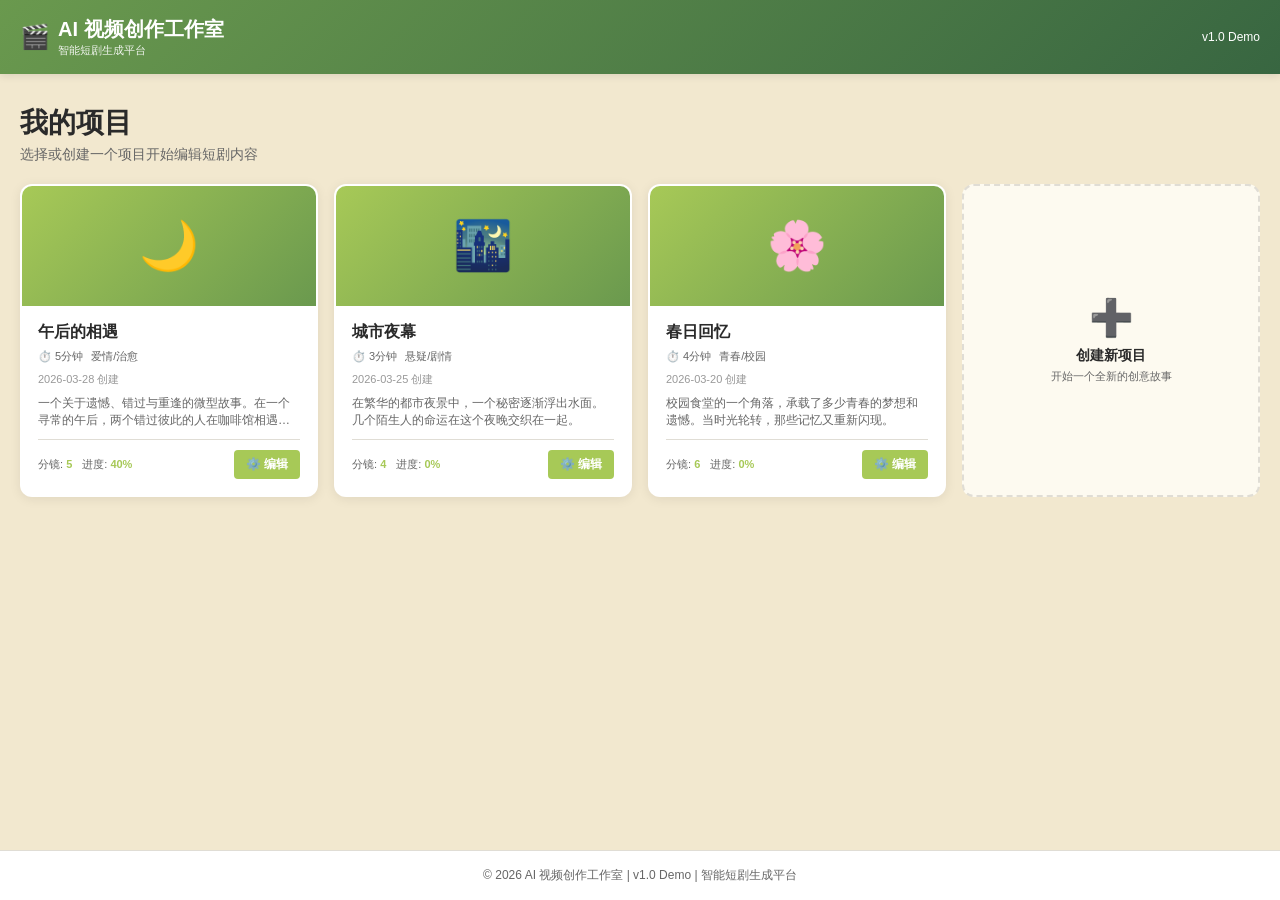
==== commit f83ffd1b: "fix the vid delete" ====
--- a/index.html
+++ b/index.html
@@ -3,219 +3,411 @@
 <head>
     <meta charset="UTF-8">
     <meta name="viewport" content="width=device-width, initial-scale=1.0">
-    <title>AI 视频生成控制工作台</title>
-    <link rel="stylesheet" href="styles.css">
+    <title>AI 视频生成工作室 - 项目仪表板</title>
+    <style>
+        * {
+            margin: 0;
+            padding: 0;
+            box-sizing: border-box;
+        }
+
+        body {
+            background-color: #F2E8CF;
+            font-family: -apple-system, BlinkMacSystemFont, 'Segoe UI', Roboto, 'Helvetica Neue', Arial, sans-serif;
+            display: flex;
+            flex-direction: column;
+            min-height: 100vh;
+        }
+
+        main {
+            flex: 1;
+        }
+
+        /* 顶部导航 */
+        .header {
+            background: linear-gradient(135deg, #6A994E 0%, #386641 100%);
+            color: white;
+            padding: 16px 20px;
+            box-shadow: 0 2px 8px rgba(0, 0, 0, 0.1);
+        }
+
+        .header-content {
+            max-width: 1600px;
+            margin: 0 auto;
+            display: flex;
+            justify-content: space-between;
+            align-items: center;
+        }
+
+        .logo {
+            display: flex;
+            align-items: center;
+            gap: 8px;
+        }
+
+        .logo-text h1 {
+            margin: 0;
+            font-size: 20px;
+            font-weight: 600;
+        }
+
+        .logo-text p {
+            margin: 0;
+            font-size: 11px;
+            opacity: 0.9;
+        }
+
+        /* 仪表板容器 */
+        .dashboard-container {
+            max-width: 1600px;
+            margin: 30px auto;
+            padding: 0 20px;
+        }
+
+        .dashboard-title {
+            font-size: 28px;
+            font-weight: 700;
+            color: #2a2a2a;
+            margin-bottom: 4px;
+        }
+
+        .dashboard-subtitle {
+            font-size: 14px;
+            color: #666666;
+            margin-bottom: 20px;
+        }
+
+        /* 项目网格 */
+        .projects-grid {
+            display: grid;
+            grid-template-columns: repeat(5, 1fr);
+            gap: 16px;
+            margin-bottom: 20px;
+        }
+
+        /* 项目卡片 */
+        .project-card {
+            background: white;
+            border-radius: 12px;
+            overflow: hidden;
+            box-shadow: 0 2px 12px rgba(0, 0, 0, 0.08);
+            transition: all 0.3s ease;
+            cursor: pointer;
+            display: flex;
+            flex-direction: column;
+            border: 2px solid transparent;
+        }
+
+        .project-card:hover {
+            transform: translateY(-4px);
+            box-shadow: 0 8px 24px rgba(0, 0, 0, 0.12);
+            border-color: #A7C957;
+        }
+
+        .project-card-image {
+            width: 100%;
+            height: 120px;
+            background: linear-gradient(135deg, #A7C957 0%, #6A994E 100%);
+            display: flex;
+            align-items: center;
+            justify-content: center;
+            font-size: 48px;
+        }
+
+        .project-card-content {
+            padding: 16px;
+            flex: 1;
+            display: flex;
+            flex-direction: column;
+        }
+
+        .project-card-title {
+            font-size: 16px;
+            font-weight: 600;
+            color: #2a2a2a;
+            margin-bottom: 6px;
+        }
+
+        .project-card-meta {
+            display: flex;
+            gap: 8px;
+            font-size: 11px;
+            color: #666666;
+            margin-bottom: 8px;
+        }
+
+        .project-card-meta span {
+            display: flex;
+            align-items: center;
+            gap: 2px;
+        }
+
+        .project-card-desc {
+            font-size: 12px;
+            color: #666666;
+            line-height: 1.4;
+            margin-bottom: auto;
+            min-height: 30px;
+            display: -webkit-box;
+            -webkit-line-clamp: 2;
+            line-clamp: 2;
+            -webkit-box-orient: vertical;
+            overflow: hidden;
+        }
+
+        .project-card-footer {
+            display: flex;
+            justify-content: space-between;
+            align-items: center;
+            padding-top: 10px;
+            border-top: 1px solid #e0ddd5;
+            margin-top: 10px;
+        }
+
+        .project-stats {
+            display: flex;
+            gap: 10px;
+            font-size: 11px;
+        }
+
+        .stat-item {
+            color: #666666;
+        }
+
+        .stat-value {
+            font-weight: 600;
+            color: #A7C957;
+        }
+
+        .project-btn {
+            background-color: #A7C957;
+            color: white;
+            border: none;
+            padding: 6px 12px;
+            border-radius: 4px;
+            font-size: 12px;
+            font-weight: 600;
+            cursor: pointer;
+            transition: all 0.3s ease;
+            white-space: nowrap;
+        }
+
+        .project-btn:hover {
+            background-color: #95b84e;
+            transform: scale(1.05);
+        }
+
+        .project-btn:active {
+            transform: scale(0.98);
+        }
+
+        /* 新建项目卡片 */
+        .create-project-card {
+            background: #fdfaf0;
+            border: 2px dashed #e0ddd5;
+            border-radius: 12px;
+            padding: 20px 16px;
+            display: flex;
+            flex-direction: column;
+            align-items: center;
+            justify-content: center;
+            cursor: pointer;
+            transition: all 0.3s ease;
+        }
+
+        .create-project-card:hover {
+            border-color: #A7C957;
+            background: #f5f0e8;
+        }
+
+        .create-icon {
+            font-size: 36px;
+            margin-bottom: 8px;
+        }
+
+        .create-text {
+            font-size: 14px;
+            font-weight: 600;
+            color: #2a2a2a;
+            text-align: center;
+        }
+
+        .create-subtext {
+            font-size: 11px;
+            color: #666666;
+            text-align: center;
+            margin-top: 4px;
+        }
+
+        /* 页脚 */
+        .footer {
+            background: white;
+            border-top: 1px solid #e0ddd5;
+            padding: 16px 20px;
+            margin-top: auto;
+            text-align: center;
+            color: #666666;
+            font-size: 12px;
+        }
+
+        /* 响应式 */
+        @media (max-width: 1400px) {
+            .projects-grid {
+                grid-template-columns: repeat(4, 1fr);
+            }
+        }
+
+        @media (max-width: 1024px) {
+            .projects-grid {
+                grid-template-columns: repeat(3, 1fr);
+            }
+        }
+
+        @media (max-width: 768px) {
+            .projects-grid {
+                grid-template-columns: repeat(2, 1fr);
+                gap: 12px;
+            }
+
+            .header-content {
+                flex-direction: column;
+                gap: 12px;
+                text-align: center;
+            }
+
+            .dashboard-container {
+                padding: 0 12px;
+            }
+
+            .dashboard-title {
+                font-size: 22px;
+            }
+        }
+
+        @media (max-width: 480px) {
+            .projects-grid {
+                grid-template-columns: 1fr;
+            }
+        }
+    </style>
 </head>
 <body>
-    <!-- 侧边栏导航 -->
-    <aside class="sidebar" id="sidebar">
-        <div class="sidebar-header">
-            <div style="display: flex; justify-content: space-between; align-items: flex-start; width: 100%;">
-                <div>
-                    <h1>视频工作台</h1>
-                    <span class="project-title">午后的相遇</span>
+    <!-- 顶部导航 -->
+    <header class="header">
+        <div class="header-content">
+            <div class="logo">
+                <div style="font-size: 24px;">🎬</div>
+                <div class="logo-text">
+                    <h1>AI 视频创作工作室</h1>
+                    <p>智能短剧生成平台</p>
                 </div>
-                <button id="sidebarToggle" class="sidebar-toggle" onclick="toggleSidebar()">
-                    <span class="toggle-icon">◀</span>
-                </button>
+            </div>
+            <div style="color: white; font-size: 12px;">v1.0 Demo</div>
+        </div>
+    </header>
+
+    <!-- 主内容 -->
+    <main>
+        <div class="dashboard-container">
+        <h2 class="dashboard-title">我的项目</h2>
+        <p class="dashboard-subtitle">选择或创建一个项目开始编辑短剧内容</p>
+
+        <!-- 项目网格 -->
+        <div class="projects-grid">
+            <!-- 项目1: 午后的相遇 -->
+            <div class="project-card" style="cursor: default;">
+                <div class="project-card-image">🌙</div>
+                <div class="project-card-content">
+                    <div class="project-card-title">午后的相遇</div>
+                    <div class="project-card-meta">
+                        <span>⏱️ 5分钟</span>
+                        <span>爱情/治愈</span>
+                    </div>
+                    <div style="font-size: 11px; color: #999; margin-bottom: 8px;">2026-03-28 创建</div>
+                    <p class="project-card-desc">
+                        一个关于遗憾、错过与重逢的微型故事。在一个寻常的午后，两个错过彼此的人在咖啡馆相遇，却在最后一刻再次错过。
+                    </p>
+                    <div class="project-card-footer">
+                        <div class="project-stats">
+                            <div class="stat-item">分镜: <span class="stat-value">5</span></div>
+                            <div class="stat-item">进度: <span class="stat-value">40%</span></div>
+                        </div>
+                        <div style="display: flex; gap: 8px;">
+                            <button class="project-btn" onclick="goToProject('index.html')" style="flex: 1;">⚙️ 编辑</button>
+                        </div>
+                    </div>
+                </div>
+            </div>
+
+            <!-- 项目2: 城市夜幕 -->
+            <div class="project-card" style="cursor: default;">
+                <div class="project-card-image">🌃</div>
+                <div class="project-card-content">
+                    <div class="project-card-title">城市夜幕</div>
+                    <div class="project-card-meta">
+                        <span>⏱️ 3分钟</span>
+                        <span>悬疑/剧情</span>
+                    </div>
+                    <div style="font-size: 11px; color: #999; margin-bottom: 8px;">2026-03-25 创建</div>
+                    <p class="project-card-desc">
+                        在繁华的都市夜景中，一个秘密逐渐浮出水面。几个陌生人的命运在这个夜晚交织在一起。
+                    </p>
+                    <div class="project-card-footer">
+                        <div class="project-stats">
+                            <div class="stat-item">分镜: <span class="stat-value">4</span></div>
+                            <div class="stat-item">进度: <span class="stat-value">0%</span></div>
+                        </div>
+                        <div style="display: flex; gap: 8px;">
+                            <button class="project-btn" onclick="goToProject('index.html')" style="flex: 1;">⚙️ 编辑</button>
+                        </div>
+                    </div>
+                </div>
+            </div>
+
+            <!-- 项目3: 春日回忆 -->
+            <div class="project-card" style="cursor: default;">
+                <div class="project-card-image">🌸</div>
+                <div class="project-card-content">
+                    <div class="project-card-title">春日回忆</div>
+                    <div class="project-card-meta">
+                        <span>⏱️ 4分钟</span>
+                        <span>青春/校园</span>
+                    </div>
+                    <div style="font-size: 11px; color: #999; margin-bottom: 8px;">2026-03-20 创建</div>
+                    <p class="project-card-desc">
+                        校园食堂的一个角落，承载了多少青春的梦想和遗憾。当时光轮转，那些记忆又重新闪现。
+                    </p>
+                    <div class="project-card-footer">
+                        <div class="project-stats">
+                            <div class="stat-item">分镜: <span class="stat-value">6</span></div>
+                            <div class="stat-item">进度: <span class="stat-value">0%</span></div>
+                        </div>
+                        <div style="display: flex; gap: 8px;">
+                            <button class="project-btn" onclick="goToProject('index.html')" style="flex: 1;">⚙️ 编辑</button>
+                        </div>
+                    </div>
+                </div>
+            </div>
+
+            <!-- 创建新项目卡片 -->
+            <div class="create-project-card" onclick="alert('新建项目功能即将上线...')">
+                <div class="create-icon">➕</div>
+                <div class="create-text">创建新项目</div>
+                <div class="create-subtext">开始一个全新的创意故事</div>
             </div>
         </div>
-        <nav class="sidebar-nav">
-            <button class="nav-btn active" data-page="overview">
-                <span class="nav-icon">📋</span>
-                <span>项目总览</span>
-            </button>
-            <button class="nav-btn" data-page="assets">
-                <span class="nav-icon">🎬</span>
-                <span>固定资产库</span>
-            </button>
-            <button class="nav-btn" data-page="control">
-                <span class="nav-icon">⚙️</span>
-                <span>分镜生成</span>
-            </button>
-        </nav>
-        <div style="padding: 16px; margin-top: auto; border-top: 1px solid rgba(255,255,255,0.1);">
-            <button onclick="window.location.href='dashboard.html'" style="width: 100%; padding: 10px 16px; background-color: rgba(255,255,255,0.1); color: white; border: 1px solid rgba(255,255,255,0.2); border-radius: 6px; font-size: 13px; font-weight: 600; cursor: pointer; transition: all 0.3s ease;">
-                <span style="margin-right: 8px;">📚</span>返回项目库
-            </button>
         </div>
-        <div class="sidebar-footer">
-            <span class="version">v1.0 Demo</span>
-        </div>
-    </aside>
-
-    <!-- 主内容区 -->
-    <main class="main-content">
-        <!-- 页面1：项目总览 -->
-        <section id="overview-page" class="page active">
-            <div class="page-header">
-                <h2>项目总览 / 剧集工作台</h2>
-                <p class="subtitle">完整的分镜配置与状态管理</p>
-            </div>
-
-            <div class="overview-container">
-                <!-- 剧集信息卡 -->
-                <div class="episode-info-card">
-                    <div class="episode-header">
-                        <h3 id="episodeTitle">午后的相遇</h3>
-                        <span class="episode-meta">5分钟 | 爱情/治愈</span>
-                    </div>
-                    <p id="episodeSummary" class="episode-summary"></p>
-                    <div class="episode-stats">
-                        <div class="stat">
-                            <span class="stat-label">总分镜数</span>
-                            <span class="stat-value" id="totalShots">5</span>
-                        </div>
-                        <div class="stat">
-                            <span class="stat-label">已生成</span>
-                            <span class="stat-value" id="completedShots">5</span>
-                        </div>
-                        <div class="stat">
-                            <span class="stat-label">完成度</span>
-                            <span class="stat-value" id="completionRate">100%</span>
-                        </div>
-                    </div>
-                </div>
-
-                <!-- 分镜时间线 -->
-                <div class="timeline-section">
-                    <h3>分镜时间线</h3>
-                    <div class="timeline" id="overviewTimeline"></div>
-                </div>
-            </div>
-        </section>
-
-        <!-- 页面2：固定资产库 -->
-        <section id="assets-page" class="page">
-            <div class="page-header">
-                <h2>固定资产库</h2>
-                <p class="subtitle">角色、场景、道具、风格的统一管理</p>
-            </div>
-
-            <div class="assets-container">
-                <!-- 资产分类标签页 -->
-                <div class="assets-tabs">
-                    <button class="asset-tab active" data-asset-type="characters">👤 角色</button>
-                    <button class="asset-tab" data-asset-type="scenes">🏞️ 场景</button>
-                    <button class="asset-tab" data-asset-type="props">🎁 道具</button>
-                    <button class="asset-tab" data-asset-type="styles">🎨 风格</button>
-                </div>
-
-                <!-- 资产卡片容器 -->
-                <div class="assets-grid-wrapper">
-                    <div id="assetsGrid" class="assets-grid"></div>
-                </div>
-            </div>
-
-            <!-- 资产编辑弹窗 -->
-            <div id="assetEditModal" class="modal" style="display: none;">
-                <div class="modal-content asset-edit-modal-content">
-                    <div class="modal-header">
-                        <h3 id="assetEditTitle" class="asset-title-editable asset-title-display" ondblclick="editAssetTitle()">资产名称</h3>
-                        <input type="text" id="assetEditTitleInput" class="asset-title-input asset-title-input-control" onblur="saveAssetTitle()" onkeydown="if(event.key==='Enter') saveAssetTitle()">
-                        <button class="modal-close" onclick="closeAssetEditModal()">&times;</button>
-                    </div>
-
-                    <div class="modal-body">
-                        <!-- 说明 (必需) -->
-                        <div class="form-group">
-                            <label>说明 <span style="color: #A7C957;">*</span></label>
-                            <textarea id="assetEditDescription" class="form-control" rows="3"></textarea>
-                        </div>
-
-                        <!-- 属性列表 -->
-                        <div class="form-group" style="margin-top: 20px; padding-top: 16px; border-top: 1px solid #e0ddd5;">
-                            <div style="display: flex; justify-content: space-between; align-items: center; margin-bottom: 12px;">
-                                <label style="margin: 0; font-weight: 600;">其他属性</label>
-                                <button class="btn-add-attr" onclick="addAttributeField()">+ 添加属性</button>
-                            </div>
-                            <div id="assetExtraAttributes" class="asset-extra-attributes">
-                                <!-- 动态加载额外属性 -->
-                            </div>
-                        </div>
-                    </div>
-
-                    <div class="modal-footer">
-                        <button class="btn btn-secondary" onclick="closeAssetEditModal()">关闭</button>
-                        <button class="btn btn-primary" onclick="saveAssetEdit()">保存</button>
-                    </div>
-                </div>
-            </div>
-        </section>
-
-        <!-- 页面3：分镜结构化控制 -->
-        <section id="control-page" class="page">
-            <div class="page-header">
-                <h2>分镜生成</h2>
-                <p class="subtitle">核心编辑界面</p>
-            </div>
-
-            <div class="control-layout">
-                <!-- 左侧：分镜列表 -->
-                <div class="control-left">
-                    <h3>分镜列表</h3>
-                    <div id="controlShotList" class="shot-list"></div>
-                </div>
-
-                <!-- 中间：配置表单 -->
-                <div class="control-middle">
-                    <div class="form-header">
-                        <h3>分镜配置</h3>
-                        <button id="editModeToggle" class="btn-edit-toggle">✏️ 编辑</button>
-                    </div>
-                    <div id="configForm" class="config-form">
-                        <!-- 动态加载表单内容 -->
-                    </div>
-                </div>
-
-                <!-- 右侧：预览区 -->
-                <div class="control-right">
-                    <div class="preview-section">
-                        <h3>生成预览</h3>
-                        <div id="previewArea" class="preview-area">
-                            <div class="preview-placeholder">选择分镜查看预览</div>
-                        </div>
-                        <button id="generateBtn" class="btn-generate" style="display:none;">
-                            🚀 生成分镜
-                        </button>
-                    </div>
-
-                    <!-- 版本历史 -->
-                    <div class="history-section">
-                        <h3>版本历史</h3>
-                        <div id="versionHistory" class="version-history">
-                            <p class="placeholder-text">暂无版本</p>
-                        </div>
-                        <button id="regenBtn" class="btn-regen" style="display:none;">
-                            🔄 局部重生成
-                        </button>
-                    </div>
-                </div>
-            </div>
-        </section>
     </main>
 
-    <!-- 模态框：一致性提醒 -->
-    <div id="consistencyModal" class="modal" style="display:none;">
-        <div class="modal-content">
-            <h3>⚠️ 连续性检查</h3>
-            <p id="consistencyMessage"></p>
-            <div class="modal-actions">
-                <button id="continueBtn" class="btn btn-primary">继续</button>
-                <button id="cancelBtn" class="btn btn-secondary">取消</button>
-            </div>
-        </div>
-    </div>
-
-    <!-- 模态框：生成加载 -->
-    <div id="loadingModal" class="modal" style="display:none;">
-        <div class="modal-content loading-modal">
-            <div class="spinner"></div>
-            <p>AI 正在生成分镜...</p>
-            <span class="loading-subtitle">这通常需要 30-60 秒</span>
-        </div>
-    </div>
-
-    <script src="app.js"></script>
+    <!-- 页脚 -->
+    <footer class="footer">
+        <p>© 2026 AI 视频创作工作室 | v1.0 Demo | 智能短剧生成平台</p>
+    </footer>
+
+    <script>
+        function goToProject(url) {
+            window.location.href = url;
+        }
+    </script>
 </body>
 </html>
